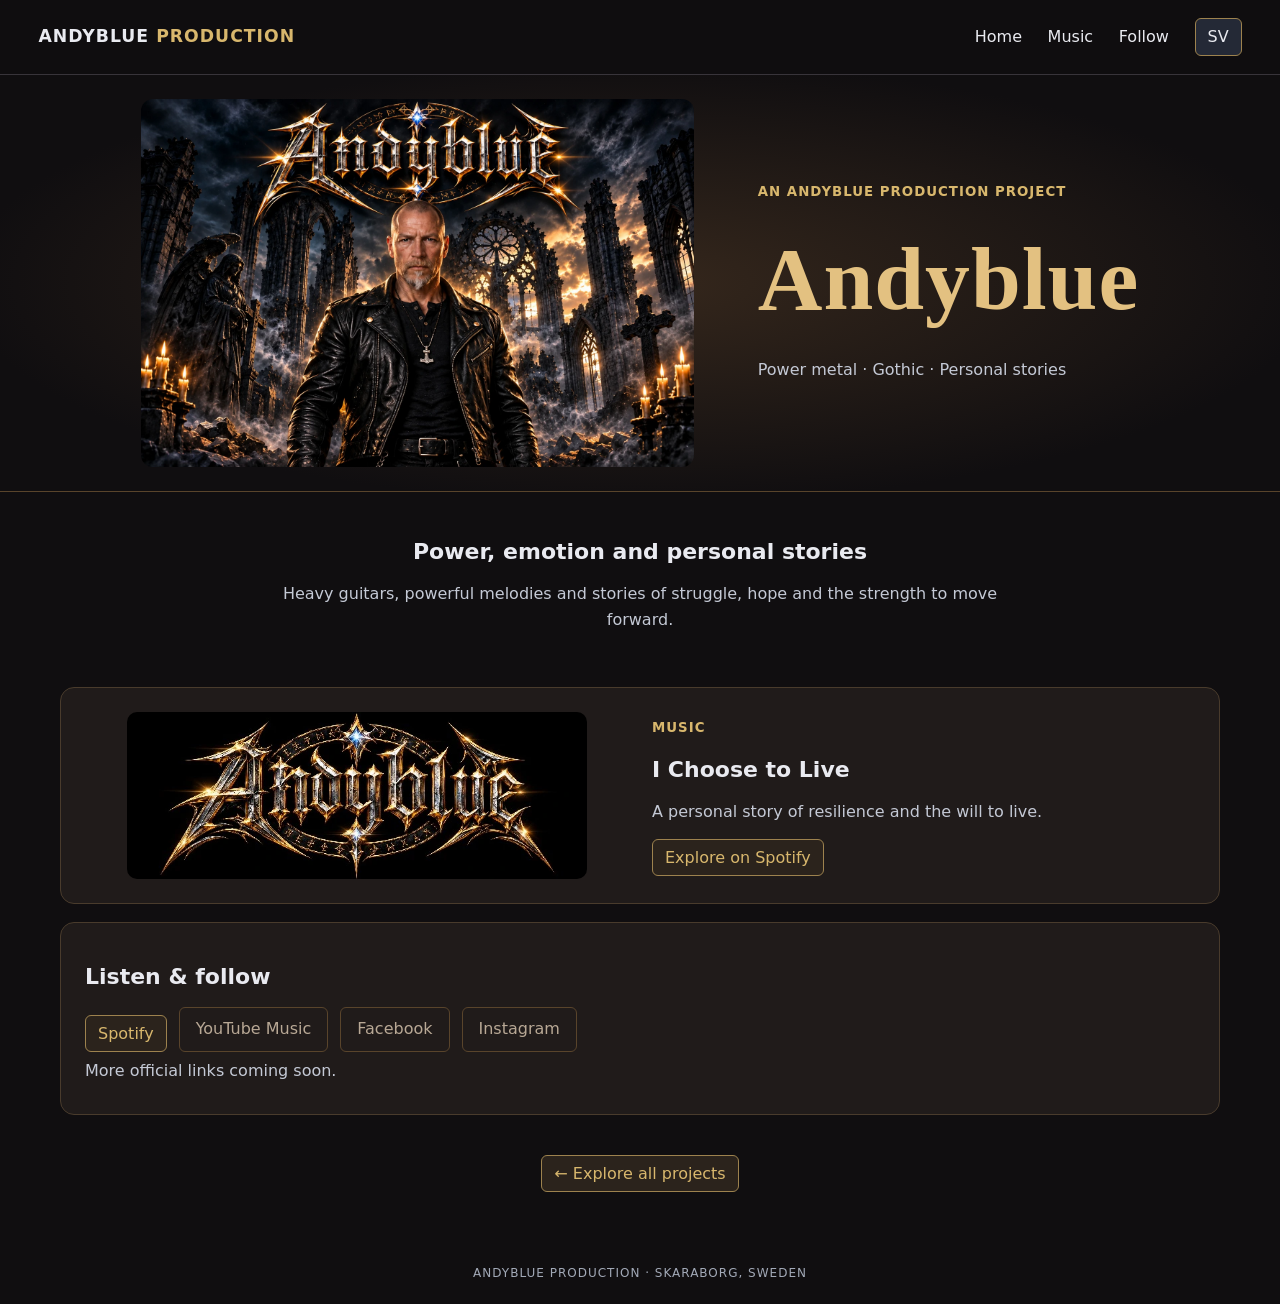
==== andyblue.html @ 8cefaf34 "Andyblue Production V1.0 - Official website launch" ====
<!doctype html><html lang="en"><head><meta charset="utf-8"><meta name="viewport" content="width=device-width, initial-scale=1"><title>Andyblue | Andyblue Production</title><link rel="stylesheet" href="style.css"><script src="site.js" defer></script></head><body class="andy-page"><header><a class="brand" href="index.html">ANDYBLUE <span>PRODUCTION</span></a><nav><a href="index.html" data-en="Home" data-sv="Startsida">Home</a><a href="#music" data-en="Music" data-sv="Musik">Music</a><a href="#follow" data-en="Follow" data-sv="Följ">Follow</a><button id="lang" type="button">SV</button></nav></header><div class="andy-hero"><img src="images/andy-portrait.webp" alt="Andyblue artist portrait in gothic cathedral ruins"><div><small data-en="AN ANDYBLUE PRODUCTION PROJECT" data-sv="ETT PROJEKT AV ANDYBLUE PRODUCTION">AN ANDYBLUE PRODUCTION PROJECT</small><h1>Andyblue</h1><p data-en="Power metal · Gothic · Personal stories" data-sv="Power metal · Gothic · Personliga berättelser">Power metal · Gothic · Personal stories</p></div></div><main><section class="echoes-intro"><h2 data-en="Power, emotion and personal stories" data-sv="Kraft, känslor och personliga berättelser">Power, emotion and personal stories</h2><p data-en="Heavy guitars, powerful melodies and stories of struggle, hope and the strength to move forward." data-sv="Tunga gitarrer, kraftfulla melodier och berättelser om kamp, hopp och styrkan att gå vidare.">Heavy guitars, powerful melodies and stories of struggle, hope and the strength to move forward.</p></section><section id="music" class="panel split release"><img src="images/andyblue.webp" alt="Andyblue logo"><div><small data-en="MUSIC" data-sv="MUSIK">MUSIC</small><h2>I Choose to Live</h2><p data-en="A personal story of resilience and the will to live." data-sv="En personlig berättelse om motståndskraft och viljan att leva.">A personal story of resilience and the will to live.</p><a class="link" href="https://open.spotify.com/artist/4fv56eKENTeQgwvRbwUkNv" target="_blank" rel="noopener noreferrer" data-en="Explore on Spotify" data-sv="Upptäck på Spotify">Explore on Spotify</a></div></section><section id="follow" class="panel"><h2 data-en="Listen & follow" data-sv="Lyssna & följ">Listen & follow</h2><div class="platforms"><a class="link" href="https://open.spotify.com/artist/4fv56eKENTeQgwvRbwUkNv" target="_blank" rel="noopener noreferrer">Spotify</a><span>YouTube Music</span><span>Facebook</span><span>Instagram</span></div><p data-en="More official links coming soon." data-sv="Fler officiella länkar kommer snart.">More official links coming soon.</p></section><p class="back"><a class="link" href="index.html#music" data-en="← Explore all projects" data-sv="← Upptäck alla projekt">← Explore all projects</a></p></main><footer>ANDYBLUE PRODUCTION · SKARABORG, SWEDEN</footer></body></html>
---- style.css ----
*{box-sizing:border-box}html{scroll-behavior:smooth}body{margin:0;background:#0e1118;color:#e9eaf0;font:16px/1.6 system-ui,sans-serif}header,main,footer{max-width:1200px;margin:auto;padding:20px}header{display:flex;align-items:center;justify-content:space-between;gap:18px;flex-wrap:wrap}a{color:inherit;text-decoration:none}nav{display:flex;gap:18px;align-items:center;flex-wrap:wrap;font-size:14px}.brand{font-weight:750;letter-spacing:1px}.brand span,small,em,.link{color:#d8b76d}button{font:inherit;color:inherit;cursor:pointer}nav button,.link{background:#242936;border:1px solid #9d824e;border-radius:6px;padding:5px 12px}.hero{width:100%;display:block;border-radius:16px}.intro{text-align:center;padding:25px 0 35px;border-bottom:1px solid #41434c}h1{font-size:clamp(24px,4vw,40px);letter-spacing:1px;margin:4px 0}p{color:#c4c9d5;margin:6px 0}h2{font-size:22px;margin:12px 0}h3{margin:10px 0 0;font-size:19px}small{font-weight:700;letter-spacing:1px}.grid{display:grid;grid-template-columns:repeat(2,minmax(0,1fr));gap:14px}.tile,.panel{background:#202532;border:1px solid transparent;border-radius:14px;padding:12px;overflow:hidden}.tile{display:block;text-align:left;transition:border-color .2s,transform .2s}.tile:hover,.tile:focus-visible{border-color:#d8b76d;transform:translateY(-2px)}.tile img,.art{width:100%;aspect-ratio: 4/3;object-fit:cover;border-radius:10px;display:block}.tile img.logo{object-fit:contain;background:#000}.art.toaster{display:grid;place-content:center;text-align:center;background:radial-gradient(ellipse at bottom,#9a3e16,#211a21 70%);color:#ffcb70;font-size:70px;line-height:1.2}.art strong{font-size:clamp(20px,3vw,38px)}.mystery{display:flex;flex-direction:column;align-items:center;justify-content:center;text-align:center;min-height:240px}.mystery svg{color:#d8b76d}.panel{margin-top:18px;padding:24px;scroll-margin-top:20px}.split{display:grid;grid-template-columns:1fr 1fr;align-items:center;gap:24px}.split img{width:100%;border-radius:10px}footer{text-align:center;color:#a2a9b7;font-size:12px;letter-spacing:1px}dialog{background:#202532;color:#fff;border:1px solid #d8b76d;border-radius:12px;padding:40px;width:min(600px,90vw);text-align:center}dialog::backdrop{background:#000b}#close{position:absolute;right:12px;top:8px;background:none;border:0;font-size:28px}a:focus-visible,button:focus-visible{outline:2px solid #e9c77c;outline-offset:3px}@media(max-width:650px){header,main{padding:12px}.grid,.split{grid-template-columns:1fr}nav{gap:12px}.panel{padding:16px}}@media(prefers-reduced-motion:reduce){*{scroll-behavior:auto!important;transition:none!important}}
/* V0.2: full-width hero and sticky navigation */
header{position:sticky;top:0;z-index:10;max-width:none;width:100%;padding:18px clamp(16px,3vw,56px);background:#0e1118f5;border-bottom:1px solid #38343a;backdrop-filter:blur(12px)}
.brand{font-size:clamp(16px,1.35vw,23px)}nav{font-size:16px;gap:clamp(12px,2vw,32px)}nav a:hover{color:#d8b76d}.hero-wrap{width:100%;background:#080b10;scroll-margin-top:100px}.hero{width:100%;height:auto;max-height:80vh;object-fit:contain;border-radius:0}main{padding-top:0}section[id]{scroll-margin-top:120px}@media(max-width:650px){header{padding:12px;gap:8px}nav{font-size:13px;gap:10px}.hero{max-height:none}section[id],.hero-wrap{scroll-margin-top:160px}}

/* V0.3 panoramic hero */
.hero-wrap{background:#080b10}.hero{width:100%;height:auto;max-height:none;object-fit:contain}.hero-wrap{scroll-margin-top:100px}

/* V0.4 Echoes */
.echoes-page{background:#080f1d}.echoes-page header{background:#080f1df5}.echoes-hero{min-height:clamp(250px,35vw,430px);display:grid;place-items:center;text-align:center;padding:32px 16px;background:linear-gradient(0deg,#080f1d 0%,#080f1d66 65%,#080f1d33),radial-gradient(ellipse at 50% 0%,#315a80,#0b1a32 65%,#080f1d);border-bottom:1px solid #30445b}.echoes-hero h1{font-family:Georgia,serif;font-size:clamp(42px,7vw,92px);font-weight:400;color:#e4edf9;text-shadow:0 2px 22px #7aabd0aa}.echoes-page small,.echoes-page .link{color:#b9d7ef}.echoes-intro{text-align:center;max-width:720px;margin:0 auto;padding:30px 0}.echoes-page .panel{background:#142135;border-color:#293e57}.release img{max-width:460px;margin:auto}.release ul{padding-left:20px;color:#d4e0ef}.platforms{display:flex;gap:12px;flex-wrap:wrap}.platforms span{border:1px solid #415875;border-radius:6px;padding:8px 16px;color:#a9bfd5}.back{text-align:center;margin:32px 0}.echoes-page .link{border-color:#536f8b;background:#142135}
/* V0.5 Andyblue */
.andy-page{background:#100e10}.andy-page header{background:#100e10f5}.andy-hero{display:flex;align-items:center;justify-content:center;gap:clamp(20px,5vw,80px);padding:24px clamp(16px,5vw,80px);background:radial-gradient(ellipse at center,#35271c,#100e10 75%);border-bottom:1px solid #59442b}.andy-hero img{width:min(48%,600px);border-radius:12px}.andy-hero h1{font-family:Georgia,serif;font-size:clamp(40px,7vw,90px);color:#e3c181}.andy-page .panel{background:#201b1a;border-color:#493b2c}.andy-page .platforms span{border-color:#59442b;color:#b8a895}.andy-page .link{display:inline-block;margin-top:8px;background:#2b231c}.andy-page .release img{background:#000}@media(max-width:650px){.andy-hero{flex-direction:column;text-align:center}.andy-hero img{width:100%}}

/* V0.6 Toaster Metal */
.toaster-page{background:#101019}.toaster-page header{background:#101019f5}.toaster-hero{display:flex;align-items:center;justify-content:center;gap:clamp(20px,5vw,80px);padding:28px clamp(16px,5vw,80px);background:radial-gradient(ellipse at 25% 50%,#43213e,#101019 70%);border-bottom:1px solid #78465e}.toaster-hero img{width:min(48%,600px);border-radius:12px}.toaster-hero h1{font-size:clamp(38px,6vw,78px);color:#ffbd52;line-height:1.1;text-transform:uppercase}.toaster-hero h2{color:#55e3cc}.toaster-page .panel{background:#211c30;border-color:#64405d}.toaster-page small,.toaster-page .link{color:#ffbd52}.toaster-page .platforms span{border-color:#64405d;color:#d5c5df}.toaster-page .link{background:#211c30}.toaster-page ul{padding-left:20px;color:#e5d6e8}.tile img[src$="toaster.svg"]{object-fit:contain;background:#171525}@media(max-width:650px){.toaster-hero{flex-direction:column;text-align:center}.toaster-hero img{width:100%}}

/* V0.7 original logo, uncropped */
.tile img[src$="toaster.webp"]{object-fit:contain;background:#101019}.toaster-hero img{width:min(48%,460px);height:auto;object-fit:contain}@media(max-width:650px){.toaster-hero img{width:min(100%,460px)}}

/* V0.8 Project Unknown */
#unknown{position:relative;isolation:isolate;background:radial-gradient(ellipse at 50% 35%,#32291c 0%,#14141b 42%,#090b10 80%);border-color:#4c3d27;min-height:300px;padding:24px 16px;gap:8px}#unknown h3{font-size:clamp(20px,3vw,32px);letter-spacing:3px;color:#ead6a7}#unknown small{font-size:10px;letter-spacing:2px}#unknown p{margin:0}.secret-art{position:relative;display:grid;place-items:center;width:160px;height:160px;margin-bottom:12px;color:#e6bd70}.secret-art svg{color:inherit;filter:drop-shadow(0 0 15px #e4b765);animation:secret-pulse 4s ease-in-out infinite}.secret-ring{position:absolute;inset:5px;border:1px solid #96734480;border-radius:50%;box-shadow:0 0 40px #b6873020,inset 0 0 30px #b6873020}.secret-cta{font-size:12px;letter-spacing:1px;color:#d8b76d;border-bottom:1px solid #8e7545;margin-top:12px}#film{width:min(850px,92vw);background:radial-gradient(ellipse at top,#2a2117,#0b0d12 65%);padding:56px 24px 28px;border-color:#8e7545}#film h2{font-size:clamp(24px,5vw,48px);letter-spacing:3px;color:#ead6a7}.film-screen{aspect-ratio:16/9;background:#06070a;border:1px solid #54452c;border-radius:8px;display:grid;align-content:center;justify-items:center;margin:20px 0}.film-play{font-size:48px;color:#d8b76d;line-height:1}#film #close{font-size:14px;color:#ead6a7;padding:8px}@keyframes secret-pulse{0%,100%{opacity:.75}50%{opacity:1;filter:drop-shadow(0 0 25px #e4b765)}}@media(prefers-reduced-motion:reduce){.secret-art svg{animation:none}}

/* V0.9 Project Unknown artwork */
#unknown{padding:12px;justify-content:flex-start;gap:0}#unknown .unknown-poster{width:100%;aspect-ratio:4/3;object-fit:contain;background:#08090b;animation:unknown-glow 5s ease-in-out infinite}#unknown h3{font-size:19px;letter-spacing:1px;margin:10px 0 0}#unknown .secret-cta{margin-top:6px} @keyframes unknown-glow{0%,100%{filter:brightness(.94)}50%{filter:brightness(1.06)}}@media(prefers-reduced-motion:reduce){#unknown .unknown-poster{animation:none}}
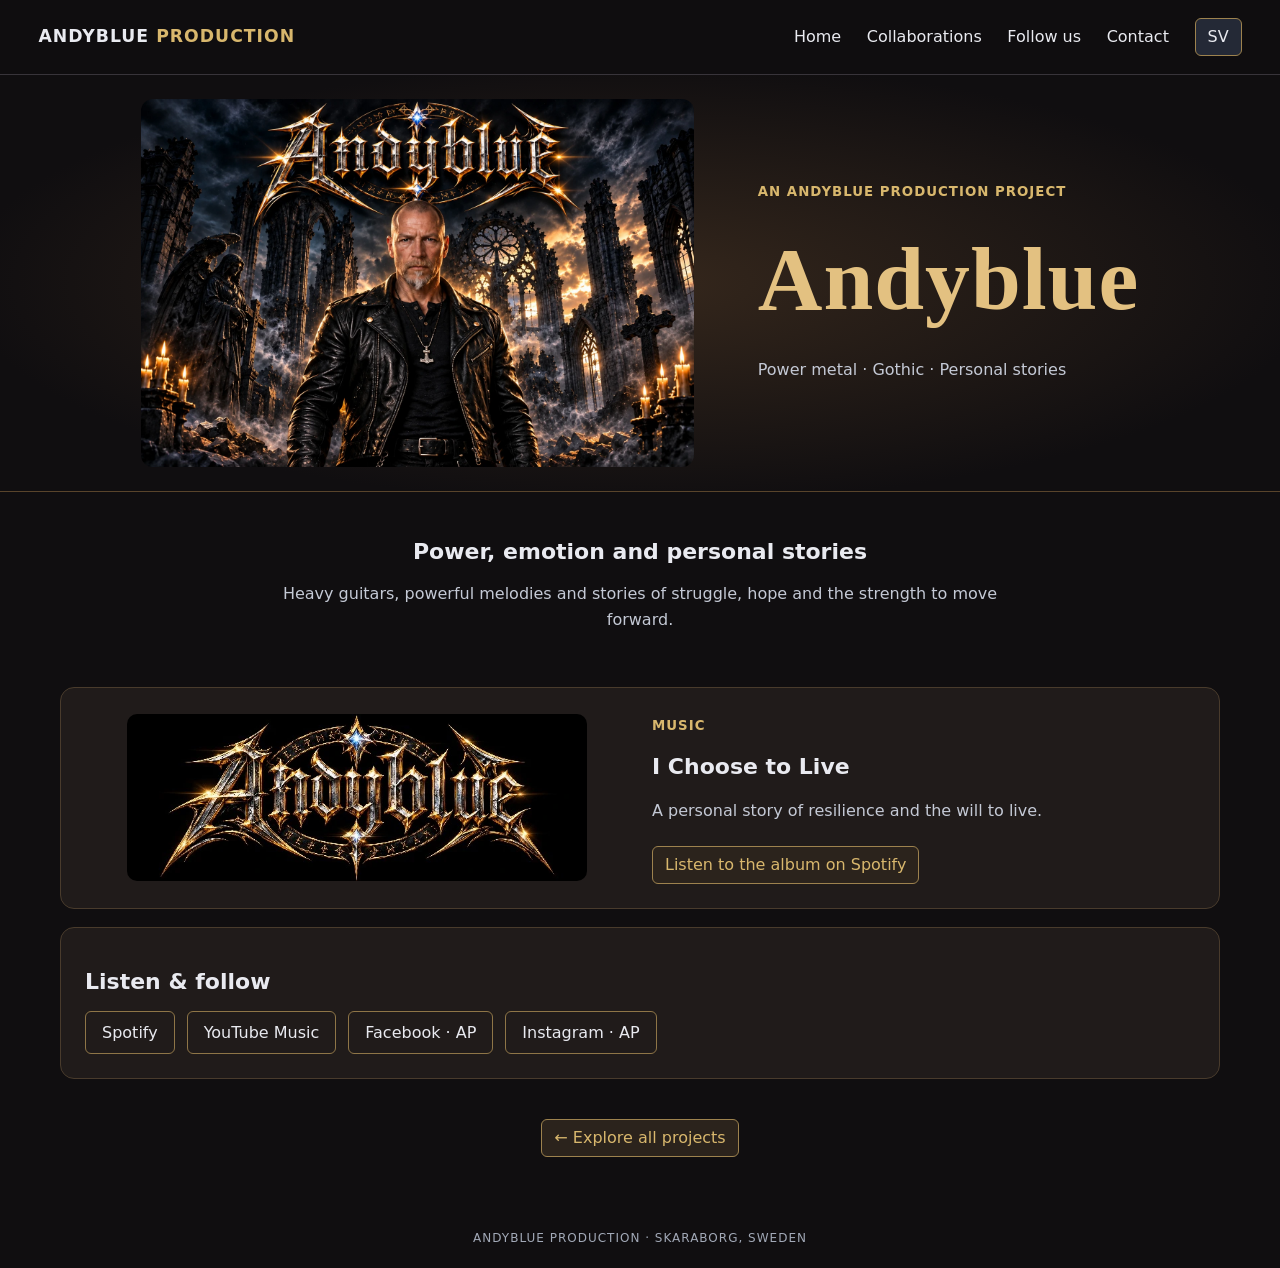
==== commit ea851404: "Andyblue Production V2.1 - Website update" ====
--- a/andyblue.html
+++ b/andyblue.html
@@ -1 +1,3 @@
-<!doctype html><html lang="en"><head><meta charset="utf-8"><meta name="viewport" content="width=device-width, initial-scale=1"><title>Andyblue | Andyblue Production</title><link rel="stylesheet" href="style.css"><script src="site.js" defer></script></head><body class="andy-page"><header><a class="brand" href="index.html">ANDYBLUE <span>PRODUCTION</span></a><nav><a href="index.html" data-en="Home" data-sv="Startsida">Home</a><a href="#music" data-en="Music" data-sv="Musik">Music</a><a href="#follow" data-en="Follow" data-sv="Följ">Follow</a><button id="lang" type="button">SV</button></nav></header><div class="andy-hero"><img src="images/andy-portrait.webp" alt="Andyblue artist portrait in gothic cathedral ruins"><div><small data-en="AN ANDYBLUE PRODUCTION PROJECT" data-sv="ETT PROJEKT AV ANDYBLUE PRODUCTION">AN ANDYBLUE PRODUCTION PROJECT</small><h1>Andyblue</h1><p data-en="Power metal · Gothic · Personal stories" data-sv="Power metal · Gothic · Personliga berättelser">Power metal · Gothic · Personal stories</p></div></div><main><section class="echoes-intro"><h2 data-en="Power, emotion and personal stories" data-sv="Kraft, känslor och personliga berättelser">Power, emotion and personal stories</h2><p data-en="Heavy guitars, powerful melodies and stories of struggle, hope and the strength to move forward." data-sv="Tunga gitarrer, kraftfulla melodier och berättelser om kamp, hopp och styrkan att gå vidare.">Heavy guitars, powerful melodies and stories of struggle, hope and the strength to move forward.</p></section><section id="music" class="panel split release"><img src="images/andyblue.webp" alt="Andyblue logo"><div><small data-en="MUSIC" data-sv="MUSIK">MUSIC</small><h2>I Choose to Live</h2><p data-en="A personal story of resilience and the will to live." data-sv="En personlig berättelse om motståndskraft och viljan att leva.">A personal story of resilience and the will to live.</p><a class="link" href="https://open.spotify.com/artist/4fv56eKENTeQgwvRbwUkNv" target="_blank" rel="noopener noreferrer" data-en="Explore on Spotify" data-sv="Upptäck på Spotify">Explore on Spotify</a></div></section><section id="follow" class="panel"><h2 data-en="Listen & follow" data-sv="Lyssna & följ">Listen & follow</h2><div class="platforms"><a class="link" href="https://open.spotify.com/artist/4fv56eKENTeQgwvRbwUkNv" target="_blank" rel="noopener noreferrer">Spotify</a><span>YouTube Music</span><span>Facebook</span><span>Instagram</span></div><p data-en="More official links coming soon." data-sv="Fler officiella länkar kommer snart.">More official links coming soon.</p></section><p class="back"><a class="link" href="index.html#music" data-en="← Explore all projects" data-sv="← Upptäck alla projekt">← Explore all projects</a></p></main><footer>ANDYBLUE PRODUCTION · SKARABORG, SWEDEN</footer></body></html>
+<!DOCTYPE html>
+
+<html lang="en"><head><meta charset="utf-8"/><meta content="width=device-width, initial-scale=1" name="viewport"/><title>Andyblue | Andyblue Production</title><link href="style.css" rel="stylesheet"/><script defer="" src="site.js"></script></head><body class="andy-page"><header><a class="brand" href="index.html">ANDYBLUE <span>PRODUCTION</span></a><nav><a data-en="Home" data-sv="Hem" href="index.html">Home</a><a data-en="Collaborations" data-sv="Samarbeten" href="collaborations.html">Collaborations</a><a data-en="Follow us" data-sv="Följ oss" href="follow.html">Follow us</a><a data-en="Contact" data-sv="Kontakt" href="contact.html">Contact</a><button id="lang" type="button">SV</button></nav></header><div class="andy-hero"><img alt="Andyblue artist portrait in gothic cathedral ruins" src="images/andy-portrait.webp"/><div><small data-en="AN ANDYBLUE PRODUCTION PROJECT" data-sv="ETT PROJEKT AV ANDYBLUE PRODUCTION">AN ANDYBLUE PRODUCTION PROJECT</small><h1>Andyblue</h1><p data-en="Power metal · Gothic · Personal stories" data-sv="Power metal · Gothic · Personliga berättelser">Power metal · Gothic · Personal stories</p></div></div><main><section class="echoes-intro"><h2 data-en="Power, emotion and personal stories" data-sv="Kraft, känslor och personliga berättelser">Power, emotion and personal stories</h2><p data-en="Heavy guitars, powerful melodies and stories of struggle, hope and the strength to move forward." data-sv="Tunga gitarrer, kraftfulla melodier och berättelser om kamp, hopp och styrkan att gå vidare.">Heavy guitars, powerful melodies and stories of struggle, hope and the strength to move forward.</p></section><section class="panel split release" id="music"><img alt="Andyblue logo" src="images/andyblue.webp"/><div><small data-en="MUSIC" data-sv="MUSIK">MUSIC</small><h2>I Choose to Live</h2><p data-en="A personal story of resilience and the will to live." data-sv="En personlig berättelse om motståndskraft och viljan att leva.">A personal story of resilience and the will to live.</p><a class="link" data-en="Listen to the album on Spotify" data-sv="Lyssna på albumet på Spotify" href="https://open.spotify.com/album/5EcicLr6b9FVYunjVQ2gjQ" rel="noopener noreferrer" target="_blank">Listen to the album on Spotify</a></div></section><section class="panel" id="follow"><h2 data-en="Listen &amp; follow" data-sv="Lyssna &amp; följ">Listen &amp; follow</h2><div class="platforms"><a href="https://open.spotify.com/artist/4fv56eKENTeQgwvRbwUkNv" rel="noopener noreferrer" target="_blank">Spotify</a><a href="https://music.youtube.com/playlist?list=OLAK5uy_lKihblb8KR2BF_YMe_w6opX4n6pZLDoxQ" rel="noopener noreferrer" target="_blank">YouTube Music</a><a href="https://www.facebook.com/andyblueproduction/" rel="noopener noreferrer" target="_blank">Facebook · AP</a><a href="https://www.instagram.com/andyblue_production/" rel="noopener noreferrer" target="_blank">Instagram · AP</a></div></section><p class="back"><a class="link" data-en="← Explore all projects" data-sv="← Upptäck alla projekt" href="collaborations.html">← Explore all projects</a></p></main><footer>ANDYBLUE PRODUCTION · SKARABORG, SWEDEN</footer></body></html>
--- a/style.css
+++ b/style.css
@@ -22,3 +22,7 @@
 
 /* V0.9 Project Unknown artwork */
 #unknown{padding:12px;justify-content:flex-start;gap:0}#unknown .unknown-poster{width:100%;aspect-ratio:4/3;object-fit:contain;background:#08090b;animation:unknown-glow 5s ease-in-out infinite}#unknown h3{font-size:19px;letter-spacing:1px;margin:10px 0 0}#unknown .secret-cta{margin-top:6px} @keyframes unknown-glow{0%,100%{filter:brightness(.94)}50%{filter:brightness(1.06)}}@media(prefers-reduced-motion:reduce){#unknown .unknown-poster{animation:none}}
+
+.home-copy{max-width:820px;margin:auto;text-align:center;padding:32px 12px}.home-copy p,.split p{margin:14px 0}.slogan{color:#d8b76d;font-weight:700}.back .link{display:inline-block}body{min-height:100vh;display:flex;flex-direction:column}main{width:100%;flex:1}
+
+.platforms a{display:inline-block;border:1px solid #8e7547;border-radius:6px;padding:8px 16px;color:inherit;text-decoration:none}.platforms a:hover,.platforms a:focus-visible{background:#ffffff15;border-color:#d6b66e;text-decoration:underline}
